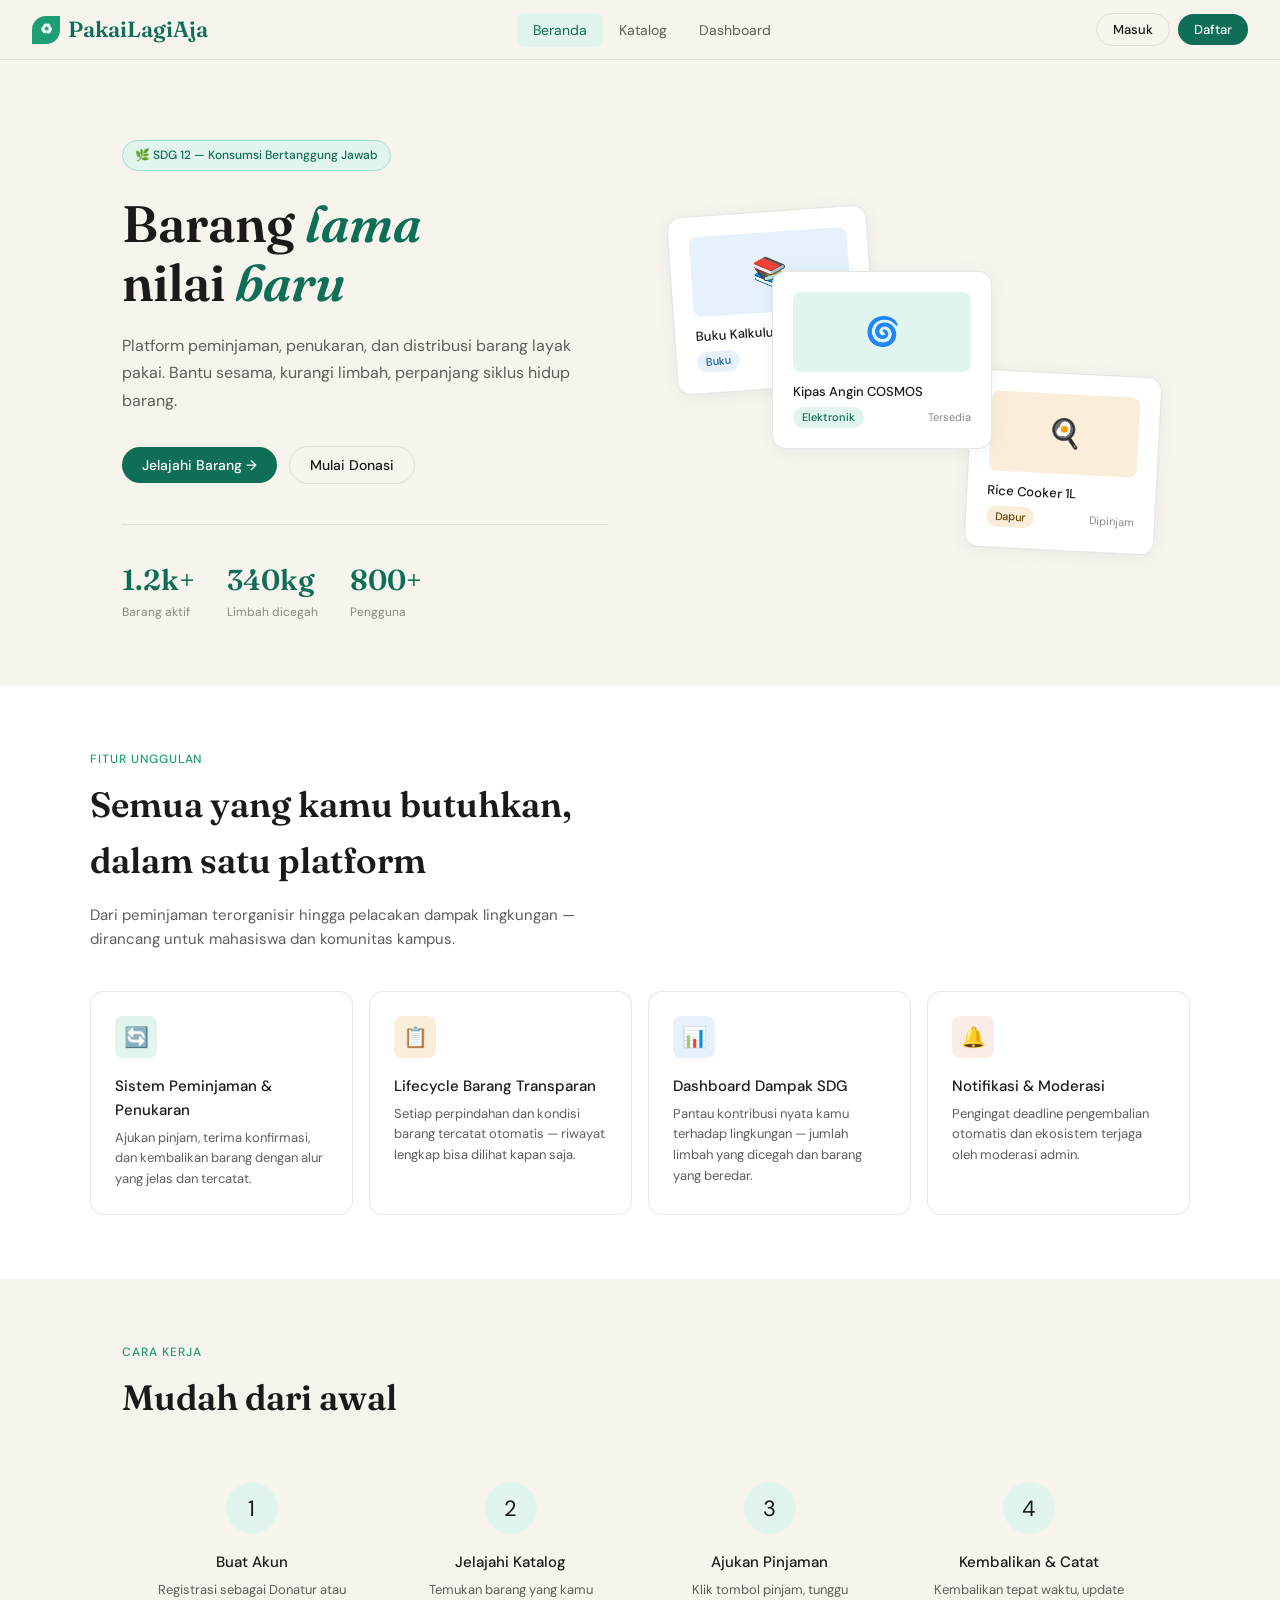
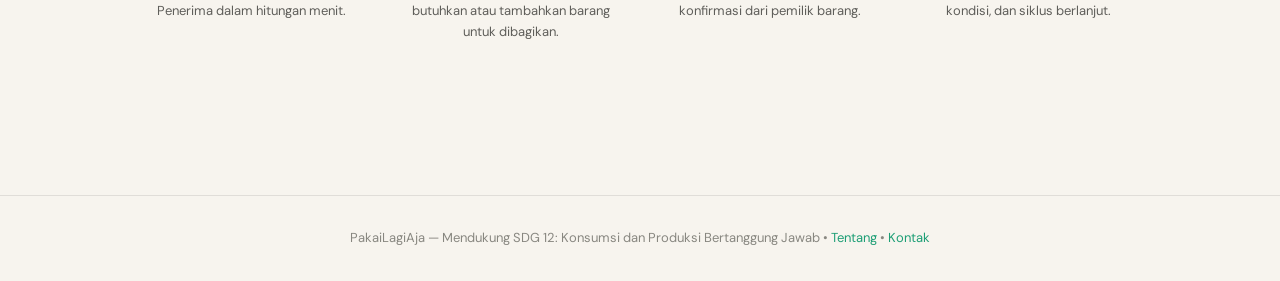
==== index.html @ e5678efd "Add files via upload" ====
<!DOCTYPE html>
<html lang="id">
<head>
<meta charset="UTF-8">
<meta name="viewport" content="width=device-width, initial-scale=1.0">
<title>PakaiLagiAja - Beranda</title>
<link href="https://fonts.googleapis.com/css2?family=Fraunces:ital,opsz,wght@0,9..144,300;0,9..144,600;1,9..144,300&family=DM+Sans:wght@300;400;500&display=swap" rel="stylesheet">
<link rel="stylesheet" href="style.css">
</head>
<body>

<nav>
  <div class="nav-logo" onclick="window.location.href='index.html'">
    <div class="leaf">♻</div>
    PakaiLagiAja
  </div>
  <ul class="nav-links">
    <li><button onclick="window.location.href='index.html'" class="active">Beranda</button></li>
    <li><button onclick="window.location.href='katalog.html'">Katalog</button></li>
    <li><button onclick="window.location.href='dashboard.html'">Dashboard</button></li>
  </ul>
  <div class="nav-right">
    <button class="btn btn-outline btn-sm" onclick="openModal('login-modal')">Masuk</button>
    <button class="btn btn-primary btn-sm" onclick="openModal('register-modal')">Daftar</button>
  </div>
</nav>

<section class="hero">
  <div class="hero-content fade-in">
    <div class="hero-badge">🌿 SDG 12 — Konsumsi Bertanggung Jawab</div>
    <h1>Barang <em>lama</em><br>nilai <em>baru</em></h1>
    <p>Platform peminjaman, penukaran, dan distribusi barang layak pakai. Bantu sesama, kurangi limbah, perpanjang siklus hidup barang.</p>
    <div class="hero-actions">
      <button class="btn btn-primary" onclick="window.location.href='katalog.html'">Jelajahi Barang →</button>
      <button class="btn btn-outline" onclick="openModal('register-modal')">Mulai Donasi</button>
    </div>
    <div class="hero-stats">
      <div>
        <div class="hero-stat-num">1.2k+</div>
        <div class="hero-stat-label">Barang aktif</div>
      </div>
      <div>
        <div class="hero-stat-num">340kg</div>
        <div class="hero-stat-label">Limbah dicegah</div>
      </div>
      <div>
        <div class="hero-stat-num">800+</div>
        <div class="hero-stat-label">Pengguna</div>
      </div>
    </div>
  </div>
  <div class="hero-visual">
    <div class="hero-card-stack">
      <div class="item-card card-float-1">
        <div class="item-thumb thumb-blue">📚</div>
        <div class="item-name">Buku Kalkulus Edisi 9</div>
        <div class="item-meta">
          <span class="tag tag-blue">Buku</span>
          <span class="item-status">Tersedia</span>
        </div>
      </div>
      <div class="item-card card-float-2">
        <div class="item-thumb thumb-green">🌀</div>
        <div class="item-name">Kipas Angin COSMOS</div>
        <div class="item-meta">
          <span class="tag tag-green">Elektronik</span>
          <span class="item-status">Tersedia</span>
        </div>
      </div>
      <div class="item-card card-float-3">
        <div class="item-thumb thumb-amber">🍳</div>
        <div class="item-name">Rice Cooker 1L</div>
        <div class="item-meta">
          <span class="tag tag-amber">Dapur</span>
          <span class="item-status">Dipinjam</span>
        </div>
      </div>
    </div>
  </div>
</section>

<section class="section" style="background: var(--white); max-width: 100%; padding: 4rem 2rem;">
  <div style="max-width: 1100px; margin: 0 auto;">
    <div class="section-label">Fitur Unggulan</div>
    <div class="section-title">Semua yang kamu butuhkan,<br>dalam satu platform</div>
    <p class="section-sub">Dari peminjaman terorganisir hingga pelacakan dampak lingkungan — dirancang untuk mahasiswa dan komunitas kampus.</p>
    <div class="features-grid">
      <div class="feature-card fade-in stagger-1">
        <div class="feature-icon feature-icon-green">🔄</div>
        <div class="feature-title">Sistem Peminjaman & Penukaran</div>
        <p class="feature-desc">Ajukan pinjam, terima konfirmasi, dan kembalikan barang dengan alur yang jelas dan tercatat.</p>
      </div>
      <div class="feature-card fade-in stagger-2">
        <div class="feature-icon feature-icon-amber">📋</div>
        <div class="feature-title">Lifecycle Barang Transparan</div>
        <p class="feature-desc">Setiap perpindahan dan kondisi barang tercatat otomatis — riwayat lengkap bisa dilihat kapan saja.</p>
      </div>
      <div class="feature-card fade-in stagger-3">
        <div class="feature-icon feature-icon-blue">📊</div>
        <div class="feature-title">Dashboard Dampak SDG</div>
        <p class="feature-desc">Pantau kontribusi nyata kamu terhadap lingkungan — jumlah limbah yang dicegah dan barang yang beredar.</p>
      </div>
      <div class="feature-card fade-in stagger-4">
        <div class="feature-icon feature-icon-coral">🔔</div>
        <div class="feature-title">Notifikasi & Moderasi</div>
        <p class="feature-desc">Pengingat deadline pengembalian otomatis dan ekosistem terjaga oleh moderasi admin.</p>
      </div>
    </div>
  </div>
</section>

<section class="section">
  <div class="section-label">Cara Kerja</div>
  <div class="section-title">Mudah dari awal</div>
  <div style="display:grid; grid-template-columns: repeat(auto-fit, minmax(180px,1fr)); gap: 0; margin-top: 2rem;">
    <div style="text-align:center; padding: 1.5rem; position: relative;">
      <div style="width:52px;height:52px;background:var(--green-light);border-radius:50%;display:flex;align-items:center;justify-content:center;margin:0 auto 1rem;font-size:22px;">1</div>
      <div style="font-weight:500;margin-bottom:6px;">Buat Akun</div>
      <p style="font-size:13px;color:var(--text-muted);">Registrasi sebagai Donatur atau Penerima dalam hitungan menit.</p>
    </div>
    <div style="text-align:center; padding: 1.5rem;">
      <div style="width:52px;height:52px;background:var(--green-light);border-radius:50%;display:flex;align-items:center;justify-content:center;margin:0 auto 1rem;font-size:22px;">2</div>
      <div style="font-weight:500;margin-bottom:6px;">Jelajahi Katalog</div>
      <p style="font-size:13px;color:var(--text-muted);">Temukan barang yang kamu butuhkan atau tambahkan barang untuk dibagikan.</p>
    </div>
    <div style="text-align:center; padding: 1.5rem;">
      <div style="width:52px;height:52px;background:var(--green-light);border-radius:50%;display:flex;align-items:center;justify-content:center;margin:0 auto 1rem;font-size:22px;">3</div>
      <div style="font-weight:500;margin-bottom:6px;">Ajukan Pinjaman</div>
      <p style="font-size:13px;color:var(--text-muted);">Klik tombol pinjam, tunggu konfirmasi dari pemilik barang.</p>
    </div>
    <div style="text-align:center; padding: 1.5rem;">
      <div style="width:52px;height:52px;background:var(--green-light);border-radius:50%;display:flex;align-items:center;justify-content:center;margin:0 auto 1rem;font-size:22px;">4</div>
      <div style="font-weight:500;margin-bottom:6px;">Kembalikan & Catat</div>
      <p style="font-size:13px;color:var(--text-muted);">Kembalikan tepat waktu, update kondisi, dan siklus berlanjut.</p>
    </div>
  </div>
</section>

<footer>
  <p>PakaiLagiAja &mdash; Mendukung SDG 12: Konsumsi dan Produksi Bertanggung Jawab &bull; <a href="#">Tentang</a> &bull; <a href="#">Kontak</a></p>
</footer>

<div class="modal-overlay" id="login-modal">
  <div class="modal">
    <button class="modal-close" onclick="closeModal('login-modal')">✕</button>
    <div class="modal-title">Selamat datang kembali</div>
    <div class="modal-sub">Masuk ke akun PakaiLagiAja kamu</div>
    <div class="form-group">
      <label class="form-label">Email</label>
      <input class="form-input" type="email" placeholder="nama@email.com">
    </div>
    <div class="form-group">
      <label class="form-label">Password</label>
      <input class="form-input" type="password" placeholder="••••••••">
    </div>
    <button class="btn btn-primary" style="width:100%;margin-top:8px;" onclick="window.location.href='dashboard.html'">Masuk</button>
    <div class="divider">atau</div>
    <p style="text-align:center;font-size:13px;color:var(--text-muted);">Belum punya akun? <a href="#" style="color:var(--green);" onclick="closeModal('login-modal');openModal('register-modal');return false;">Daftar sekarang</a></p>
  </div>
</div>

<div class="modal-overlay" id="register-modal">
  <div class="modal">
    <button class="modal-close" onclick="closeModal('register-modal')">✕</button>
    <div class="modal-title">Buat akun baru</div>
    <div class="modal-sub">Bergabung dengan komunitas PakaiLagiAja</div>
    <div style="margin-bottom:14px;">
      <div class="form-label" style="margin-bottom:8px;">Bergabung sebagai</div>
      <div class="role-toggle">
        <button class="role-btn selected" onclick="selectRole(this)">🎁 Donatur</button>
        <button class="role-btn" onclick="selectRole(this)">🤲 Penerima</button>
      </div>
    </div>
    <div class="form-group">
      <label class="form-label">Nama Lengkap</label>
      <input class="form-input" type="text" placeholder="Nama kamu">
    </div>
    <div class="form-group">
      <label class="form-label">Email</label>
      <input class="form-input" type="email" placeholder="nama@email.com">
    </div>
    <div class="form-group">
      <label class="form-label">Password</label>
      <input class="form-input" type="password" placeholder="Min. 8 karakter">
    </div>
    <button class="btn btn-primary" style="width:100%;margin-top:8px;" onclick="window.location.href='dashboard.html'">Daftar</button>
  </div>
</div>

<div class="modal-overlay" id="add-item-modal">
  <div class="modal" style="max-width:500px;">
    <button class="modal-close" onclick="closeModal('add-item-modal')">✕</button>
    <div class="modal-title">Tambah Barang</div>
    <div class="modal-sub">Bagikan barang yang sudah tidak terpakai</div>
    <div class="form-group">
      <label class="form-label">Nama Barang</label>
      <input class="form-input" type="text" placeholder="Contoh: Kipas Angin Miyako 12 inch">
    </div>
    <div style="display:grid;grid-template-columns:1fr 1fr;gap:12px;">
      <div class="form-group">
        <label class="form-label">Kategori</label>
        <select class="form-input" style="cursor:pointer;">
          <option>Elektronik</option>
          <option>Buku</option>
          <option>Dapur</option>
          <option>Pakaian</option>
          <option>Perabot</option>
          <option>Lainnya</option>
        </select>
      </div>
      <div class="form-group">
        <label class="form-label">Jenis</label>
        <select class="form-input" style="cursor:pointer;">
          <option>Pinjam</option>
          <option>Tukar</option>
          <option>Gratis (Distribusi)</option>
        </select>
      </div>
    </div>
    <div class="form-group">
      <label class="form-label">Kondisi</label>
      <select class="form-input" style="cursor:pointer;">
        <option>Sangat Baik</option>
        <option>Baik</option>
        <option>Cukup Baik</option>
        <option>Perlu Perbaikan</option>
      </select>
    </div>
    <div class="form-group">
      <label class="form-label">Deskripsi</label>
      <textarea class="form-input" rows="3" placeholder="Ceritakan kondisi barang lebih detail..." style="resize:vertical;"></textarea>
    </div>
    <div class="form-group">
      <label class="form-label">Foto Barang</label>
      <div style="border:2px dashed var(--border);border-radius:var(--radius-sm);padding:1.5rem;text-align:center;cursor:pointer;color:var(--text-light);font-size:14px;">
        📷 Klik untuk upload foto
      </div>
    </div>
    <button class="btn btn-primary" style="width:100%;" onclick="closeModal('add-item-modal')">Tambah ke Katalog</button>
  </div>
</div>

<script src="script.js"></script>
</body>
</html>
---- style.css ----
*, *::before, *::after { box-sizing: border-box; margin: 0; padding: 0; }

:root {
  --green: #1D9E75; --green-dark: #0F6E56; --green-light: #E1F5EE; --green-mid: #9FE1CB;
  --cream: #F7F4EE; --cream-dark: #EDE8DF; --text: #1a1a18; --text-muted: #5F5E5A;
  --text-light: #888780; --white: #FFFFFF; --amber: #EF9F27; --coral: #D85A30;
  --blue: #378ADD; --border: rgba(26,26,24,0.1); --shadow: 0 2px 16px rgba(15,110,86,0.08);
  --radius: 14px; --radius-sm: 8px;
}

html { scroll-behavior: smooth; }
body { font-family: 'DM Sans', sans-serif; background: var(--cream); color: var(--text); font-size: 15px; line-height: 1.6; }

/* ── NAV ── */
nav { position: sticky; top: 0; z-index: 100; background: rgba(247,244,238,0.92); backdrop-filter: blur(12px); border-bottom: 1px solid var(--border); padding: 0 2rem; display: flex; align-items: center; justify-content: space-between; height: 60px; }
.nav-logo { font-family: 'Fraunces', serif; font-size: 22px; font-weight: 600; color: var(--green-dark); display: flex; align-items: center; gap: 8px; cursor: pointer; }
.nav-logo .leaf { width: 28px; height: 28px; background: var(--green); border-radius: 50% 0 50% 0; display: flex; align-items: center; justify-content: center; color: white; font-size: 14px; }
.nav-links { display: flex; gap: 0; list-style: none; }
.nav-links li a, .nav-links li button { font-family: 'DM Sans', sans-serif; font-size: 14px; font-weight: 400; color: var(--text-muted); text-decoration: none; background: none; border: none; padding: 8px 16px; cursor: pointer; border-radius: var(--radius-sm); transition: color 0.2s, background 0.2s; }
.nav-links li a:hover, .nav-links li button:hover, .nav-links li a.active, .nav-links li button.active { color: var(--green-dark); background: var(--green-light); }
.nav-right { display: flex; gap: 8px; align-items: center; }

.btn { font-family: 'DM Sans', sans-serif; font-size: 14px; font-weight: 500; border: none; padding: 9px 20px; border-radius: 50px; cursor: pointer; transition: all 0.2s; }
.btn-outline { background: transparent; border: 1.5px solid var(--border); color: var(--text); }
.btn-outline:hover { border-color: var(--green); color: var(--green-dark); }
.btn-primary { background: var(--green-dark); color: white; }
.btn-primary:hover { background: var(--green); transform: translateY(-1px); }
.btn-sm { padding: 7px 16px; font-size: 13px; }

/* ── HERO ── */
.hero { padding: 5rem 2rem 4rem; max-width: 1100px; margin: 0 auto; display: grid; grid-template-columns: 1fr 1fr; gap: 4rem; align-items: center; }
.hero-badge { display: inline-flex; align-items: center; gap: 6px; background: var(--green-light); color: var(--green-dark); font-size: 12px; font-weight: 500; padding: 5px 12px; border-radius: 50px; margin-bottom: 1.5rem; border: 1px solid var(--green-mid); }
.hero h1 { font-family: 'Fraunces', serif; font-size: clamp(2.2rem, 4vw, 3.2rem); font-weight: 600; line-height: 1.15; color: var(--text); margin-bottom: 1.2rem; }
.hero h1 em { font-style: italic; color: var(--green-dark); }
.hero p { font-size: 16px; color: var(--text-muted); margin-bottom: 2rem; line-height: 1.7; }
.hero-actions { display: flex; gap: 12px; align-items: center; flex-wrap: wrap; }
.hero-stats { display: flex; gap: 2rem; margin-top: 2.5rem; padding-top: 2rem; border-top: 1px solid var(--border); }
.hero-stat-num { font-family: 'Fraunces', serif; font-size: 1.8rem; font-weight: 600; color: var(--green-dark); }
.hero-stat-label { font-size: 12px; color: var(--text-light); }
.hero-visual { position: relative; }
.hero-card-stack { position: relative; height: 340px; }
.item-card { background: var(--white); border: 1px solid var(--border); border-radius: var(--radius); padding: 1.25rem; box-shadow: var(--shadow); transition: transform 0.3s, box-shadow 0.3s; }
.item-card:hover { transform: translateY(-3px); box-shadow: 0 8px 28px rgba(15,110,86,0.14); }
.card-float-1 { position: absolute; width: 200px; top: 0; left: 0; transform: rotate(-4deg); animation: float1 5s ease-in-out infinite; }
.card-float-2 { position: absolute; width: 220px; top: 60px; left: 100px; z-index: 2; animation: float2 6s ease-in-out infinite; }
.card-float-3 { position: absolute; width: 190px; bottom: 0; right: 0; transform: rotate(3deg); animation: float3 7s ease-in-out infinite; }
@keyframes float1 { 0%,100%{transform:rotate(-4deg) translateY(0)} 50%{transform:rotate(-4deg) translateY(-8px)} }
@keyframes float2 { 0%,100%{transform:translateY(0)} 50%{transform:translateY(-10px)} }
@keyframes float3 { 0%,100%{transform:rotate(3deg) translateY(0)} 50%{transform:rotate(3deg) translateY(-6px)} }
.item-thumb { width: 100%; height: 80px; border-radius: var(--radius-sm); margin-bottom: 10px; display: flex; align-items: center; justify-content: center; font-size: 28px; }
.thumb-green { background: var(--green-light); } .thumb-amber { background: #FAEEDA; } .thumb-blue  { background: #E6F1FB; }
.item-name { font-size: 13px; font-weight: 500; margin-bottom: 4px; }
.item-meta { display: flex; justify-content: space-between; align-items: center; }
.tag { display: inline-block; font-size: 11px; padding: 2px 9px; border-radius: 50px; font-weight: 500; }
.tag-green { background: var(--green-light); color: var(--green-dark); } .tag-amber { background: #FAEEDA; color: #634103; } .tag-coral { background: #FAECE7; color: #993C1D; } .tag-blue  { background: #E6F1FB; color: #185FA5; } .tag-gray  { background: #F1EFE8; color: #444441; }
.item-status { font-size: 11px; color: var(--text-light); }

/* ── FEATURES SECTION ── */
.section { padding: 4rem 2rem; max-width: 1100px; margin: 0 auto; }
.section-label { font-size: 12px; font-weight: 500; letter-spacing: 0.08em; text-transform: uppercase; color: var(--green); margin-bottom: 0.5rem; }
.section-title { font-family: 'Fraunces', serif; font-size: clamp(1.6rem, 3vw, 2.2rem); font-weight: 600; margin-bottom: 0.8rem; color: var(--text); }
.section-sub { color: var(--text-muted); max-width: 520px; margin-bottom: 2.5rem; }
.features-grid { display: grid; grid-template-columns: repeat(auto-fit, minmax(200px, 1fr)); gap: 16px; }
.feature-card { background: var(--white); border: 1px solid var(--border); border-radius: var(--radius); padding: 1.5rem; transition: transform 0.2s, box-shadow 0.2s; }
.feature-card:hover { transform: translateY(-2px); box-shadow: var(--shadow); }
.feature-icon { width: 42px; height: 42px; border-radius: var(--radius-sm); display: flex; align-items: center; justify-content: center; font-size: 20px; margin-bottom: 1rem; }
.feature-icon-green { background: var(--green-light); } .feature-icon-amber { background: #FAEEDA; } .feature-icon-blue  { background: #E6F1FB; } .feature-icon-coral { background: #FAECE7; }
.feature-title { font-size: 15px; font-weight: 500; margin-bottom: 6px; }
.feature-desc { font-size: 13px; color: var(--text-muted); line-height: 1.6; }

/* ── CATALOG PAGE ── */
.catalog-layout { max-width: 1100px; margin: 0 auto; padding: 2rem; display: grid; grid-template-columns: 220px 1fr; gap: 2rem; align-items: start; }
.sidebar { background: var(--white); border: 1px solid var(--border); border-radius: var(--radius); padding: 1.25rem; position: sticky; top: 80px; }
.sidebar-title { font-size: 13px; font-weight: 500; color: var(--text-muted); text-transform: uppercase; letter-spacing: 0.06em; margin-bottom: 12px; margin-top: 16px; }
.sidebar-title:first-child { margin-top: 0; }
.cat-btn { display: flex; align-items: center; gap: 8px; width: 100%; padding: 8px 10px; border-radius: var(--radius-sm); border: none; background: transparent; cursor: pointer; font-family: 'DM Sans', sans-serif; font-size: 14px; color: var(--text-muted); transition: all 0.15s; text-align: left; }
.cat-btn:hover { background: var(--cream); color: var(--text); }
.cat-btn.active { background: var(--green-light); color: var(--green-dark); font-weight: 500; }
.cat-count { margin-left: auto; font-size: 11px; color: var(--text-light); background: var(--cream-dark); padding: 1px 7px; border-radius: 50px; }
.cat-btn.active .cat-count { background: var(--green-mid); color: var(--green-dark); }
.filter-group { margin-bottom: 8px; }
.filter-label { display: flex; align-items: center; gap: 8px; font-size: 14px; color: var(--text-muted); cursor: pointer; padding: 4px 0; }
.filter-label input { accent-color: var(--green); }
.catalog-header { display: flex; align-items: center; justify-content: space-between; margin-bottom: 1.5rem; gap: 1rem; flex-wrap: wrap; }
.search-bar { flex: 1; min-width: 200px; display: flex; align-items: center; background: var(--white); border: 1px solid var(--border); border-radius: 50px; padding: 8px 16px; gap: 8px; }
.search-bar input { border: none; outline: none; background: transparent; font-family: 'DM Sans', sans-serif; font-size: 14px; color: var(--text); width: 100%; }
.search-bar input::placeholder { color: var(--text-light); }
.search-icon { color: var(--text-light); font-size: 16px; }
.sort-select { font-family: 'DM Sans', sans-serif; font-size: 13px; border: 1px solid var(--border); border-radius: 50px; padding: 7px 14px; background: var(--white); color: var(--text-muted); cursor: pointer; outline: none; }
.catalog-grid { display: grid; grid-template-columns: repeat(auto-fill, minmax(180px, 1fr)); gap: 16px; }
.catalog-item { background: var(--white); border: 1px solid var(--border); border-radius: var(--radius); overflow: hidden; cursor: pointer; transition: transform 0.2s, box-shadow 0.2s; }
.catalog-item:hover { transform: translateY(-3px); box-shadow: 0 8px 24px rgba(15,110,86,0.12); }
.catalog-item-img { height: 120px; display: flex; align-items: center; justify-content: center; font-size: 36px; }
.catalog-item-body { padding: 12px; }
.catalog-item-name { font-size: 14px; font-weight: 500; margin-bottom: 4px; white-space: nowrap; overflow: hidden; text-overflow: ellipsis; }
.catalog-item-owner { font-size: 12px; color: var(--text-light); margin-bottom: 8px; }
.catalog-item-footer { display: flex; justify-content: space-between; align-items: center; }
.status-dot { width: 7px; height: 7px; border-radius: 50%; display: inline-block; margin-right: 4px; }
.status-available { background: var(--green); } .status-borrowed  { background: var(--amber); } .status-inactive  { background: #B4B2A9; }
.status-text { font-size: 12px; color: var(--text-muted); display: flex; align-items: center; }
.heart-btn { width: 28px; height: 28px; border: 1px solid var(--border); border-radius: 50%; background: transparent; display: flex; align-items: center; justify-content: center; cursor: pointer; font-size: 14px; transition: all 0.2s; }
.heart-btn:hover { background: #FAECE7; border-color: #F09595; }

/* ── DASHBOARD ── */
.dashboard-layout { max-width: 1100px; margin: 0 auto; padding: 2rem; }
.dash-header { display: flex; justify-content: space-between; align-items: flex-start; margin-bottom: 2rem; }
.dash-greeting { font-family: 'Fraunces', serif; font-size: 1.6rem; font-weight: 600; margin-bottom: 4px; }
.dash-sub { font-size: 14px; color: var(--text-muted); }
.stats-row { display: grid; grid-template-columns: repeat(auto-fit, minmax(140px, 1fr)); gap: 12px; margin-bottom: 2rem; }
.stat-card { background: var(--white); border: 1px solid var(--border); border-radius: var(--radius); padding: 1.2rem 1.25rem; position: relative; overflow: hidden; }
.stat-card::after { content: ''; position: absolute; bottom: 0; left: 0; right: 0; height: 3px; }
.stat-card.green::after { background: var(--green); } .stat-card.amber::after { background: var(--amber); } .stat-card.blue::after  { background: var(--blue); } .stat-card.coral::after { background: var(--coral); }
.stat-label { font-size: 12px; color: var(--text-light); margin-bottom: 6px; }
.stat-num { font-family: 'Fraunces', serif; font-size: 2rem; font-weight: 600; line-height: 1; margin-bottom: 4px; }
.stat-change { font-size: 12px; color: var(--green); display: flex; align-items: center; gap: 3px; }
.stat-change.down { color: var(--coral); }
.dash-grid { display: grid; grid-template-columns: 1fr 340px; gap: 16px; }
.dash-panel { background: var(--white); border: 1px solid var(--border); border-radius: var(--radius); padding: 1.25rem; }
.panel-header { display: flex; justify-content: space-between; align-items: center; margin-bottom: 1.25rem; }
.panel-title { font-size: 15px; font-weight: 500; }
.panel-action { font-size: 13px; color: var(--green); cursor: pointer; border: none; background: none; font-family: 'DM Sans', sans-serif; }
.sdg-bar { margin-bottom: 16px; }
.sdg-bar-label { display: flex; justify-content: space-between; font-size: 13px; color: var(--text-muted); margin-bottom: 6px; }
.sdg-bar-track { height: 8px; background: var(--cream-dark); border-radius: 50px; overflow: hidden; }
.sdg-bar-fill { height: 100%; border-radius: 50px; transition: width 1s ease; }
.fill-green { background: var(--green); } .fill-amber { background: var(--amber); } .fill-blue  { background: var(--blue); }

.activity-list { list-style: none; }
.activity-item { display: flex; align-items: flex-start; gap: 12px; padding: 10px 0; border-bottom: 1px solid var(--border); }
.activity-item:last-child { border-bottom: none; }
.activity-avatar { width: 34px; height: 34px; border-radius: 50%; display: flex; align-items: center; justify-content: center; font-size: 14px; flex-shrink: 0; }
.activity-text { flex: 1; font-size: 13px; line-height: 1.5; color: var(--text); }
.activity-text strong { font-weight: 500; }
.activity-time { font-size: 12px; color: var(--text-light); white-space: nowrap; }

.notif-list { list-style: none; }
.notif-item { display: flex; gap: 10px; padding: 10px 0; border-bottom: 1px solid var(--border); cursor: pointer; transition: background 0.15s; border-radius: var(--radius-sm); padding-left: 8px; padding-right: 8px; }
.notif-item:hover { background: var(--cream); }
.notif-item:last-child { border-bottom: none; }
.notif-dot { width: 8px; height: 8px; border-radius: 50%; background: var(--green); flex-shrink: 0; margin-top: 5px; }
.notif-dot.read { background: transparent; }
.notif-text { font-size: 13px; color: var(--text); line-height: 1.5; }
.notif-time { font-size: 11px; color: var(--text-light); }

/* TABS */
.tabs { display: flex; gap: 0; border-bottom: 1px solid var(--border); margin-bottom: 1.5rem; }
.tab { font-family: 'DM Sans', sans-serif; font-size: 14px; font-weight: 400; color: var(--text-muted); background: none; border: none; padding: 10px 18px; cursor: pointer; border-bottom: 2px solid transparent; margin-bottom: -1px; transition: all 0.2s; }
.tab:hover { color: var(--text); }
.tab.active { color: var(--green-dark); border-bottom-color: var(--green-dark); font-weight: 500; }

/* ── MODAL ── */
.modal-overlay { display: none; position: fixed; inset: 0; background: rgba(0,0,0,0.4); z-index: 200; align-items: center; justify-content: center; padding: 1rem; }
.modal-overlay.open { display: flex; }
.modal { background: var(--white); border-radius: var(--radius); width: 100%; max-width: 440px; padding: 2rem; position: relative; animation: modalIn 0.25s ease; }
@keyframes modalIn { from { opacity:0; transform: scale(0.95) translateY(8px); } to { opacity:1; transform: scale(1) translateY(0); } }
.modal-close { position: absolute; top: 1rem; right: 1rem; background: var(--cream); border: none; width: 30px; height: 30px; border-radius: 50%; cursor: pointer; font-size: 18px; display: flex; align-items: center; justify-content: center; color: var(--text-muted); z-index: 100;}
.modal-title { font-family: 'Fraunces', serif; font-size: 1.4rem; font-weight: 600; margin-bottom: 0.3rem; }
.modal-sub { font-size: 14px; color: var(--text-muted); margin-bottom: 1.5rem; }
.form-group { margin-bottom: 14px; }
.form-label { display: block; font-size: 13px; font-weight: 500; color: var(--text-muted); margin-bottom: 5px; }
.form-input { width: 100%; font-family: 'DM Sans', sans-serif; font-size: 14px; border: 1px solid var(--border); border-radius: var(--radius-sm); padding: 9px 12px; background: var(--cream); color: var(--text); outline: none; transition: border-color 0.2s; }
.form-input:focus { border-color: var(--green); background: var(--white); }
.form-input::placeholder { color: var(--text-light); }
.divider { display: flex; align-items: center; gap: 12px; margin: 16px 0; color: var(--text-light); font-size: 13px; }
.divider::before, .divider::after { content: ''; flex: 1; height: 1px; background: var(--border); }
.role-toggle { display: grid; grid-template-columns: 1fr 1fr; gap: 8px; margin-bottom: 16px; }
.role-btn { padding: 10px; border: 1.5px solid var(--border); border-radius: var(--radius-sm); background: transparent; cursor: pointer; font-family: 'DM Sans', sans-serif; font-size: 13px; color: var(--text-muted); transition: all 0.2s; text-align: center; }
.role-btn.selected { border-color: var(--green); background: var(--green-light); color: var(--green-dark); font-weight: 500; }

/* ── FOOTER ── */
footer { margin-top: 4rem; border-top: 1px solid var(--border); padding: 2rem; text-align: center; font-size: 13px; color: var(--text-light); }
footer a { color: var(--green); text-decoration: none; }

/* ── PAGE HEADER ── */
.page-header { background: var(--white); border-bottom: 1px solid var(--border); padding: 2rem; text-align: center; }
.page-header h1 { font-family: 'Fraunces', serif; font-size: 1.8rem; font-weight: 600; margin-bottom: 4px; }
.page-header p { font-size: 14px; color: var(--text-muted); }

/* ── RESPONSIVE ── */
@media (max-width: 768px) {
  .hero { grid-template-columns: 1fr; gap: 2rem; padding: 2.5rem 1rem; }
  .hero-visual { display: none; }
  .catalog-layout { grid-template-columns: 1fr; }
  .sidebar { position: static; }
  .dash-grid { grid-template-columns: 1fr; }
  .stats-row { grid-template-columns: repeat(2, 1fr); }
  .nav-links { display: none; }
}

/* ── ITEM DETAIL MODAL ── */
.item-detail-modal { background: var(--white); border-radius: var(--radius); width: 100%; max-width: 540px; position: relative; animation: modalIn 0.25s ease; overflow: hidden; }
.item-detail-img { height: 180px; display: flex; align-items: center; justify-content: center; font-size: 56px; }
.item-detail-body { padding: 1.5rem; }
.item-detail-title { font-family: 'Fraunces', serif; font-size: 1.4rem; font-weight: 600; margin-bottom: 6px; }
.item-detail-meta { display: flex; gap: 8px; margin-bottom: 1rem; flex-wrap: wrap; }
.lifecycle-timeline { margin-top: 1rem; padding-top: 1rem; border-top: 1px solid var(--border); }
.timeline-title { font-size: 13px; font-weight: 500; color: var(--text-muted); text-transform: uppercase; letter-spacing: 0.05em; margin-bottom: 10px; }
.timeline-item { display: flex; gap: 12px; margin-bottom: 10px; }
.timeline-dot-wrap { display: flex; flex-direction: column; align-items: center; width: 16px; flex-shrink: 0; }
.timeline-dot { width: 10px; height: 10px; border-radius: 50%; background: var(--green); flex-shrink: 0; }
.timeline-line { flex: 1; width: 1px; background: var(--border); margin-top: 4px; }
.timeline-content { font-size: 13px; color: var(--text); padding-bottom: 10px; }
.timeline-time { font-size: 11px; color: var(--text-light); }

/* ANIMATE ON LOAD */
.fade-in { animation: fadeIn 0.5s ease forwards; }
@keyframes fadeIn { from{opacity:0;transform:translateY(10px)} to{opacity:1;transform:translateY(0)} }
.stagger-1 { animation-delay: 0.05s; } .stagger-2 { animation-delay: 0.1s; } .stagger-3 { animation-delay: 0.15s; } .stagger-4 { animation-delay: 0.2s; }
.catalog-item, .feature-card, .stat-card { opacity: 0; }
.catalog-item.visible, .feature-card.visible, .stat-card.visible { opacity: 1; animation: fadeIn 0.4s ease forwards; }
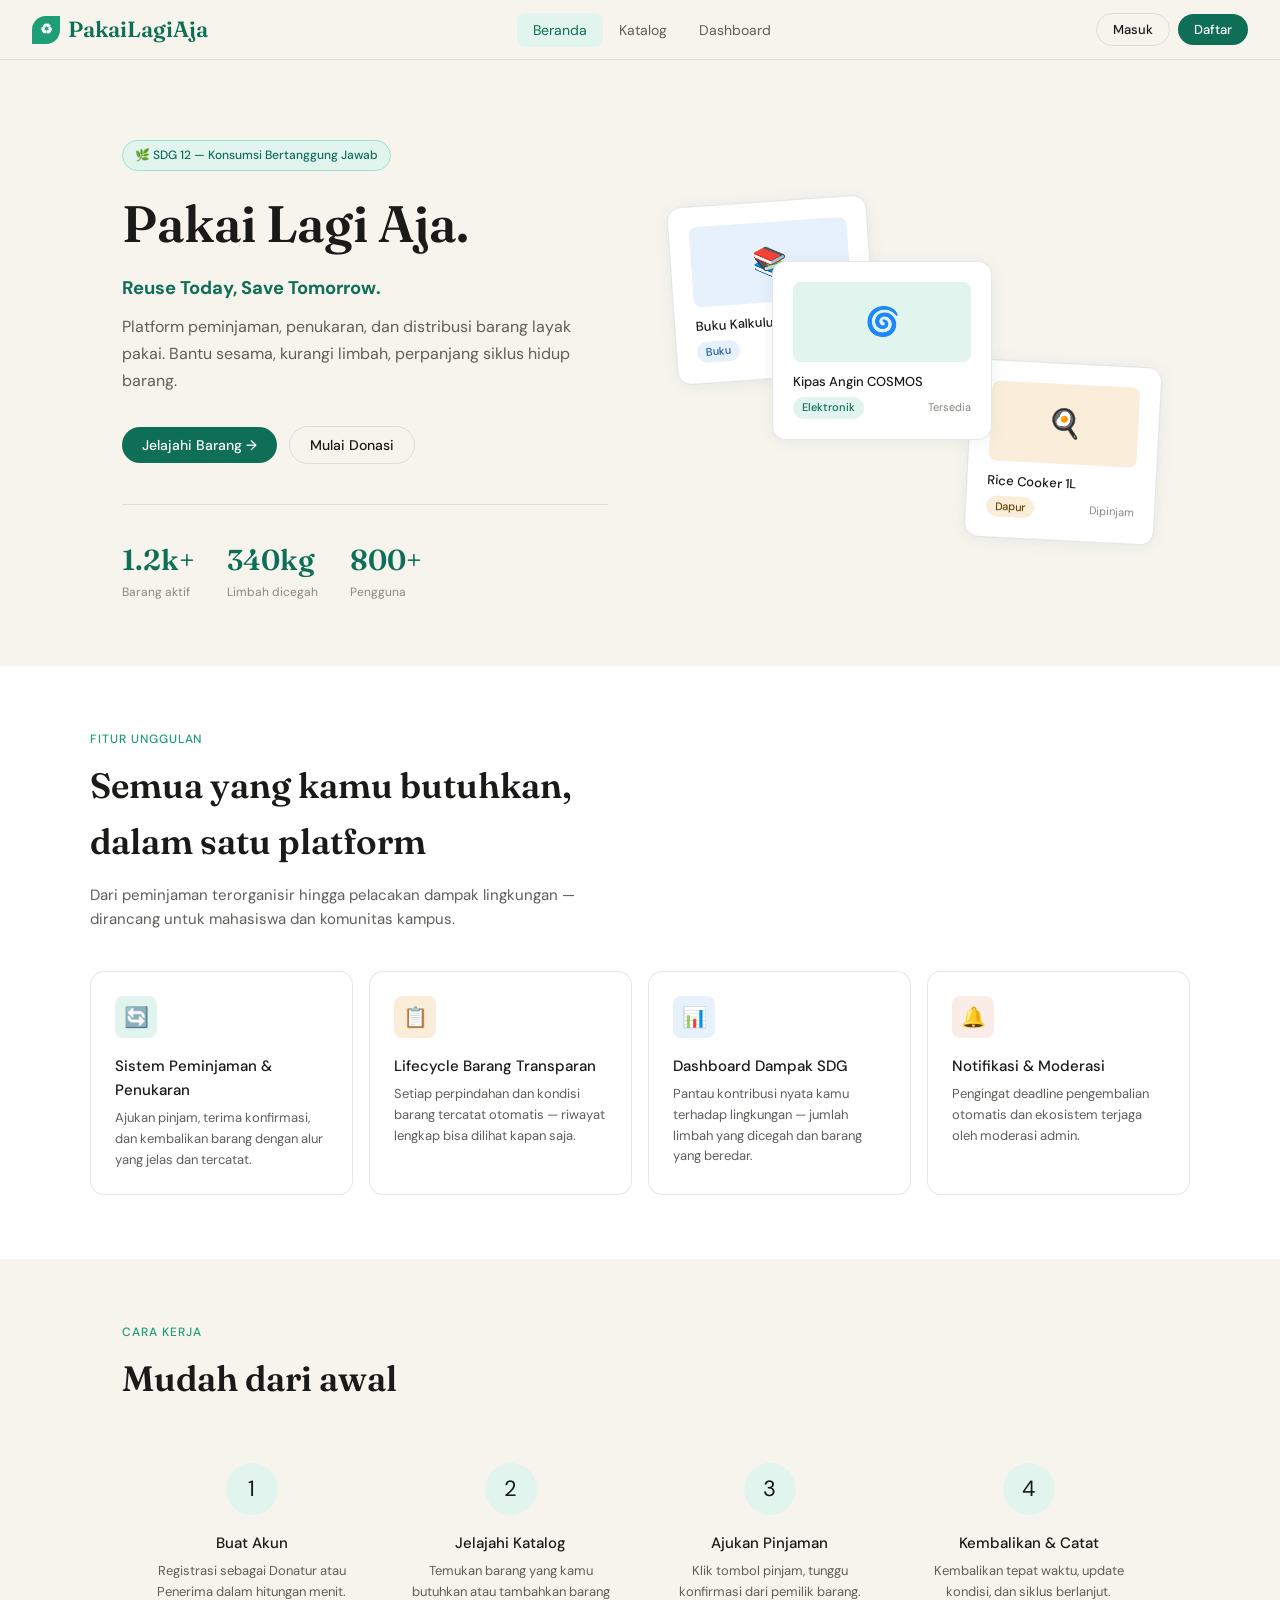
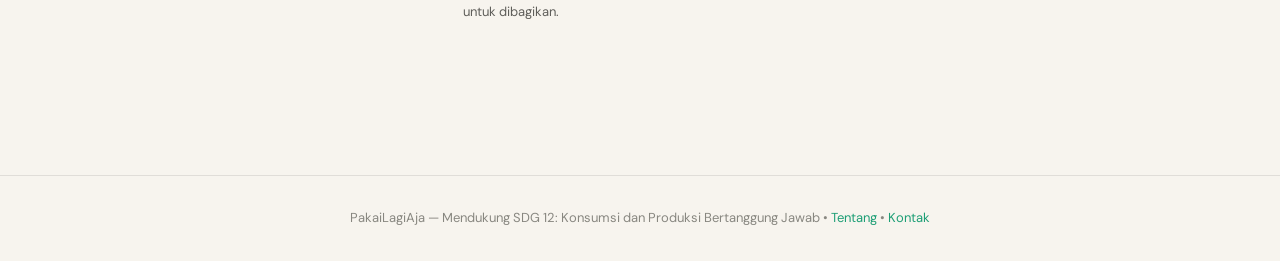
==== commit 261d3d36: "Update index.html" ====
--- a/index.html
+++ b/index.html
@@ -28,8 +28,13 @@
 <section class="hero">
   <div class="hero-content fade-in">
     <div class="hero-badge">🌿 SDG 12 — Konsumsi Bertanggung Jawab</div>
-    <h1>Barang <em>lama</em><br>nilai <em>baru</em></h1>
-    <p>Platform peminjaman, penukaran, dan distribusi barang layak pakai. Bantu sesama, kurangi limbah, perpanjang siklus hidup barang.</p>
+    
+    <h1>Pakai Lagi Aja.</h1>
+    <p>
+      <strong style="color: var(--green-dark); font-size: 1.15rem; display: block; margin-bottom: 8px;">Reuse Today, Save Tomorrow.</strong>
+      Platform peminjaman, penukaran, dan distribusi barang layak pakai. Bantu sesama, kurangi limbah, perpanjang siklus hidup barang.
+    </p>
+
     <div class="hero-actions">
       <button class="btn btn-primary" onclick="window.location.href='katalog.html'">Jelajahi Barang →</button>
       <button class="btn btn-outline" onclick="openModal('register-modal')">Mulai Donasi</button>
@@ -187,59 +192,6 @@
   </div>
 </div>
 
-<div class="modal-overlay" id="add-item-modal">
-  <div class="modal" style="max-width:500px;">
-    <button class="modal-close" onclick="closeModal('add-item-modal')">✕</button>
-    <div class="modal-title">Tambah Barang</div>
-    <div class="modal-sub">Bagikan barang yang sudah tidak terpakai</div>
-    <div class="form-group">
-      <label class="form-label">Nama Barang</label>
-      <input class="form-input" type="text" placeholder="Contoh: Kipas Angin Miyako 12 inch">
-    </div>
-    <div style="display:grid;grid-template-columns:1fr 1fr;gap:12px;">
-      <div class="form-group">
-        <label class="form-label">Kategori</label>
-        <select class="form-input" style="cursor:pointer;">
-          <option>Elektronik</option>
-          <option>Buku</option>
-          <option>Dapur</option>
-          <option>Pakaian</option>
-          <option>Perabot</option>
-          <option>Lainnya</option>
-        </select>
-      </div>
-      <div class="form-group">
-        <label class="form-label">Jenis</label>
-        <select class="form-input" style="cursor:pointer;">
-          <option>Pinjam</option>
-          <option>Tukar</option>
-          <option>Gratis (Distribusi)</option>
-        </select>
-      </div>
-    </div>
-    <div class="form-group">
-      <label class="form-label">Kondisi</label>
-      <select class="form-input" style="cursor:pointer;">
-        <option>Sangat Baik</option>
-        <option>Baik</option>
-        <option>Cukup Baik</option>
-        <option>Perlu Perbaikan</option>
-      </select>
-    </div>
-    <div class="form-group">
-      <label class="form-label">Deskripsi</label>
-      <textarea class="form-input" rows="3" placeholder="Ceritakan kondisi barang lebih detail..." style="resize:vertical;"></textarea>
-    </div>
-    <div class="form-group">
-      <label class="form-label">Foto Barang</label>
-      <div style="border:2px dashed var(--border);border-radius:var(--radius-sm);padding:1.5rem;text-align:center;cursor:pointer;color:var(--text-light);font-size:14px;">
-        📷 Klik untuk upload foto
-      </div>
-    </div>
-    <button class="btn btn-primary" style="width:100%;" onclick="closeModal('add-item-modal')">Tambah ke Katalog</button>
-  </div>
-</div>
-
 <script src="script.js"></script>
 </body>
-</html>+</html>
